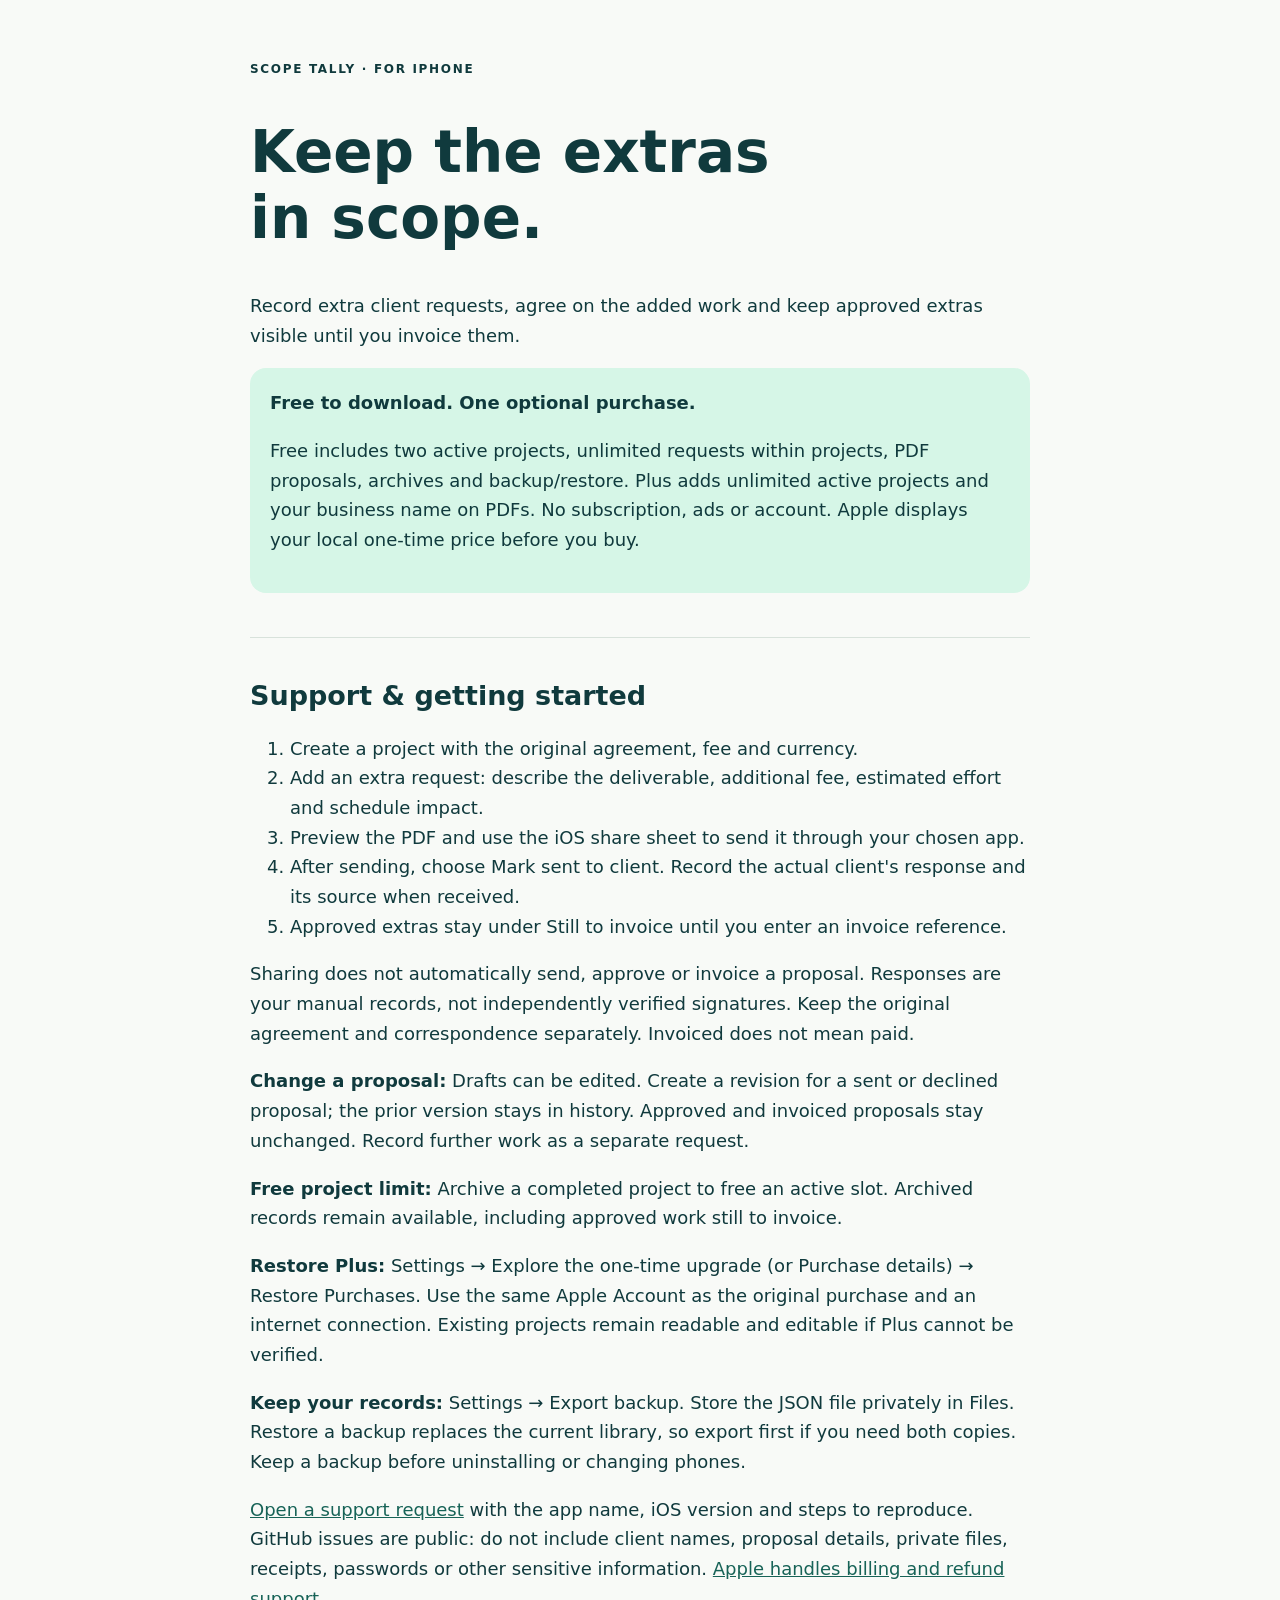
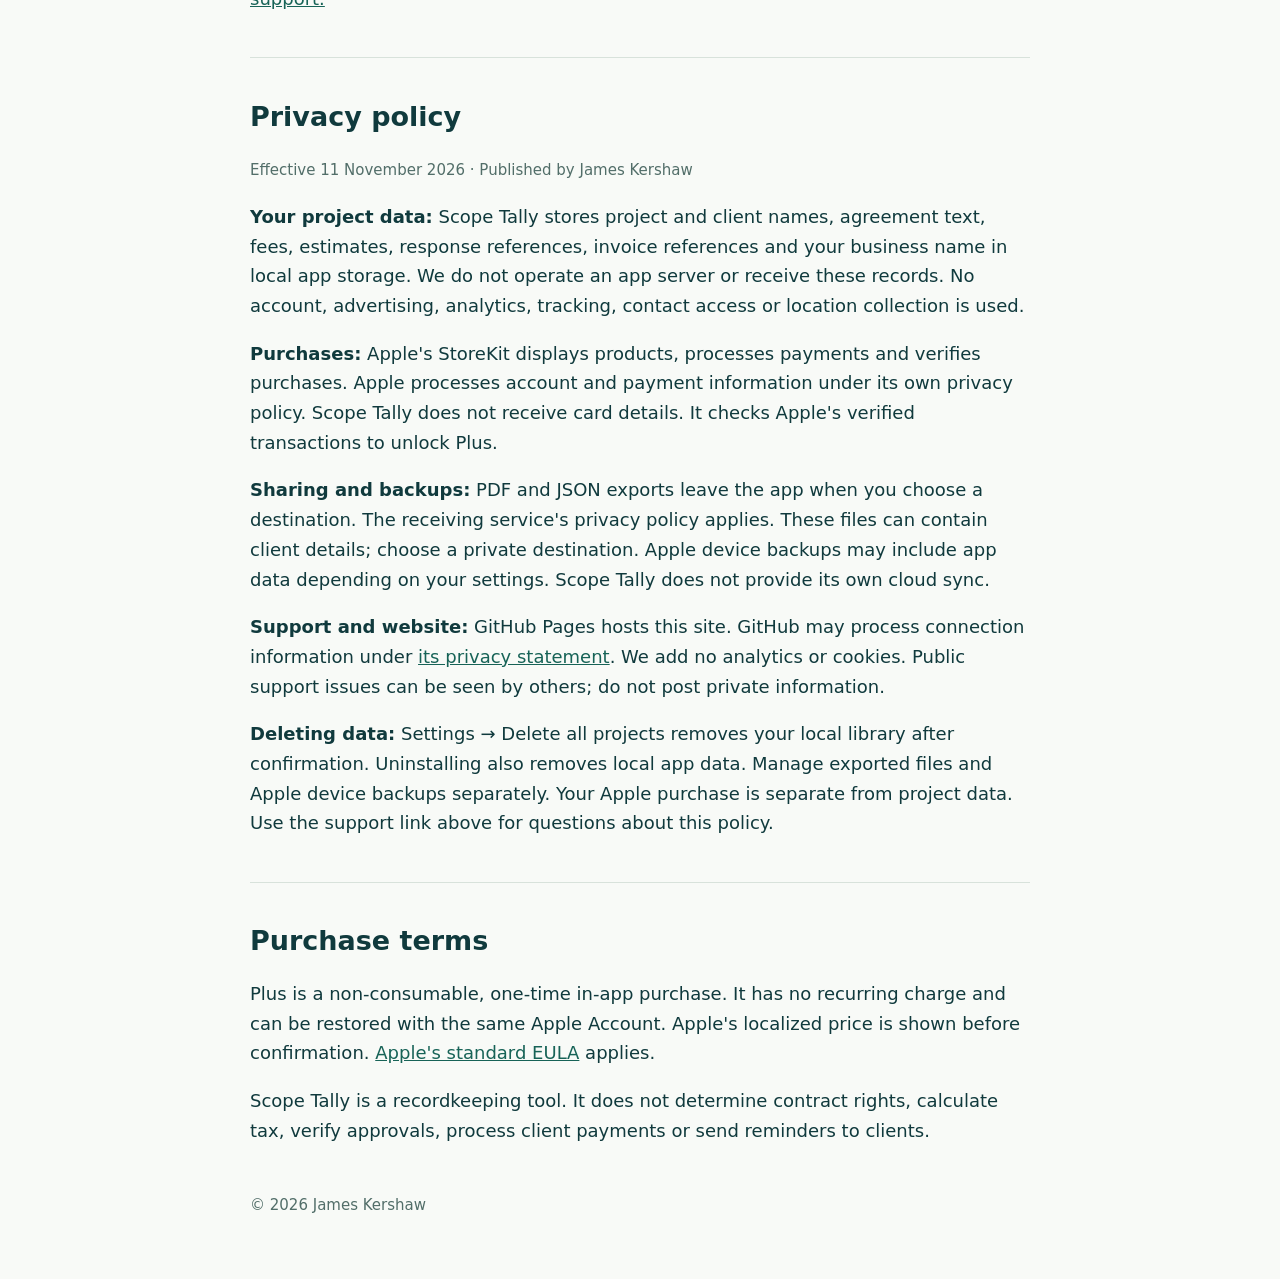
==== scopetally/index.html @ 555448ae "Add Scope Tally support, privacy policy and purchase terms" ====
<!doctype html>
<html lang="en"><head><meta charset="utf-8"><meta name="viewport" content="width=device-width, initial-scale=1"><title>Scope Tally — Support & Privacy</title><style>body{font:18px/1.65 system-ui,sans-serif;color:#103a3d;background:#f8faf7;max-width:780px;margin:60px auto;padding:0 24px}h1,h2{line-height:1.15}h1{font-size:clamp(36px,8vw,58px)}a{color:#176357}section{margin:44px 0;padding-top:20px;border-top:1px solid #d8e2db}.eyebrow{letter-spacing:.14em;font-size:12px;font-weight:700}.offer{padding:20px;background:#d6f6e7;border-radius:16px}small{color:#526e69}</style></head><body>
<p class="eyebrow">SCOPE TALLY · FOR IPHONE</p><h1>Keep the extras<br>in scope.</h1><p>Record extra client requests, agree on the added work and keep approved extras visible until you invoice them.</p>
<div class="offer"><strong>Free to download. One optional purchase.</strong><p>Free includes two active projects, unlimited requests within projects, PDF proposals, archives and backup/restore. Plus adds unlimited active projects and your business name on PDFs. No subscription, ads or account. Apple displays your local one-time price before you buy.</p></div>
<section id="support"><h2>Support & getting started</h2><ol><li>Create a project with the original agreement, fee and currency.</li><li>Add an extra request: describe the deliverable, additional fee, estimated effort and schedule impact.</li><li>Preview the PDF and use the iOS share sheet to send it through your chosen app.</li><li>After sending, choose Mark sent to client. Record the actual client's response and its source when received.</li><li>Approved extras stay under Still to invoice until you enter an invoice reference.</li></ol><p>Sharing does not automatically send, approve or invoice a proposal. Responses are your manual records, not independently verified signatures. Keep the original agreement and correspondence separately. Invoiced does not mean paid.</p>
<p><strong>Change a proposal:</strong> Drafts can be edited. Create a revision for a sent or declined proposal; the prior version stays in history. Approved and invoiced proposals stay unchanged. Record further work as a separate request.</p><p><strong>Free project limit:</strong> Archive a completed project to free an active slot. Archived records remain available, including approved work still to invoice.</p><p><strong>Restore Plus:</strong> Settings → Explore the one-time upgrade (or Purchase details) → Restore Purchases. Use the same Apple Account as the original purchase and an internet connection. Existing projects remain readable and editable if Plus cannot be verified.</p><p><strong>Keep your records:</strong> Settings → Export backup. Store the JSON file privately in Files. Restore a backup replaces the current library, so export first if you need both copies. Keep a backup before uninstalling or changing phones.</p><p><a href="https://github.com/jk-207/ledger-app-support/issues/new?title=Scope%20Tally%20support">Open a support request</a> with the app name, iOS version and steps to reproduce. GitHub issues are public: do not include client names, proposal details, private files, receipts, passwords or other sensitive information. <a href="https://support.apple.com/billing">Apple handles billing and refund support.</a></p></section>
<section id="privacy"><h2>Privacy policy</h2><p><small>Effective 11 November 2026 · Published by James Kershaw</small></p><p><strong>Your project data:</strong> Scope Tally stores project and client names, agreement text, fees, estimates, response references, invoice references and your business name in local app storage. We do not operate an app server or receive these records. No account, advertising, analytics, tracking, contact access or location collection is used.</p><p><strong>Purchases:</strong> Apple's StoreKit displays products, processes payments and verifies purchases. Apple processes account and payment information under its own privacy policy. Scope Tally does not receive card details. It checks Apple's verified transactions to unlock Plus.</p><p><strong>Sharing and backups:</strong> PDF and JSON exports leave the app when you choose a destination. The receiving service's privacy policy applies. These files can contain client details; choose a private destination. Apple device backups may include app data depending on your settings. Scope Tally does not provide its own cloud sync.</p><p><strong>Support and website:</strong> GitHub Pages hosts this site. GitHub may process connection information under <a href="https://docs.github.com/en/site-policy/privacy-policies/github-general-privacy-statement">its privacy statement</a>. We add no analytics or cookies. Public support issues can be seen by others; do not post private information.</p><p><strong>Deleting data:</strong> Settings → Delete all projects removes your local library after confirmation. Uninstalling also removes local app data. Manage exported files and Apple device backups separately. Your Apple purchase is separate from project data. Use the support link above for questions about this policy.</p></section>
<section id="terms"><h2>Purchase terms</h2><p>Plus is a non-consumable, one-time in-app purchase. It has no recurring charge and can be restored with the same Apple Account. Apple's localized price is shown before confirmation. <a href="https://www.apple.com/legal/internet-services/itunes/dev/stdeula/">Apple's standard EULA</a> applies.</p><p>Scope Tally is a recordkeeping tool. It does not determine contract rights, calculate tax, verify approvals, process client payments or send reminders to clients.</p></section><small>© 2026 James Kershaw</small></body></html>
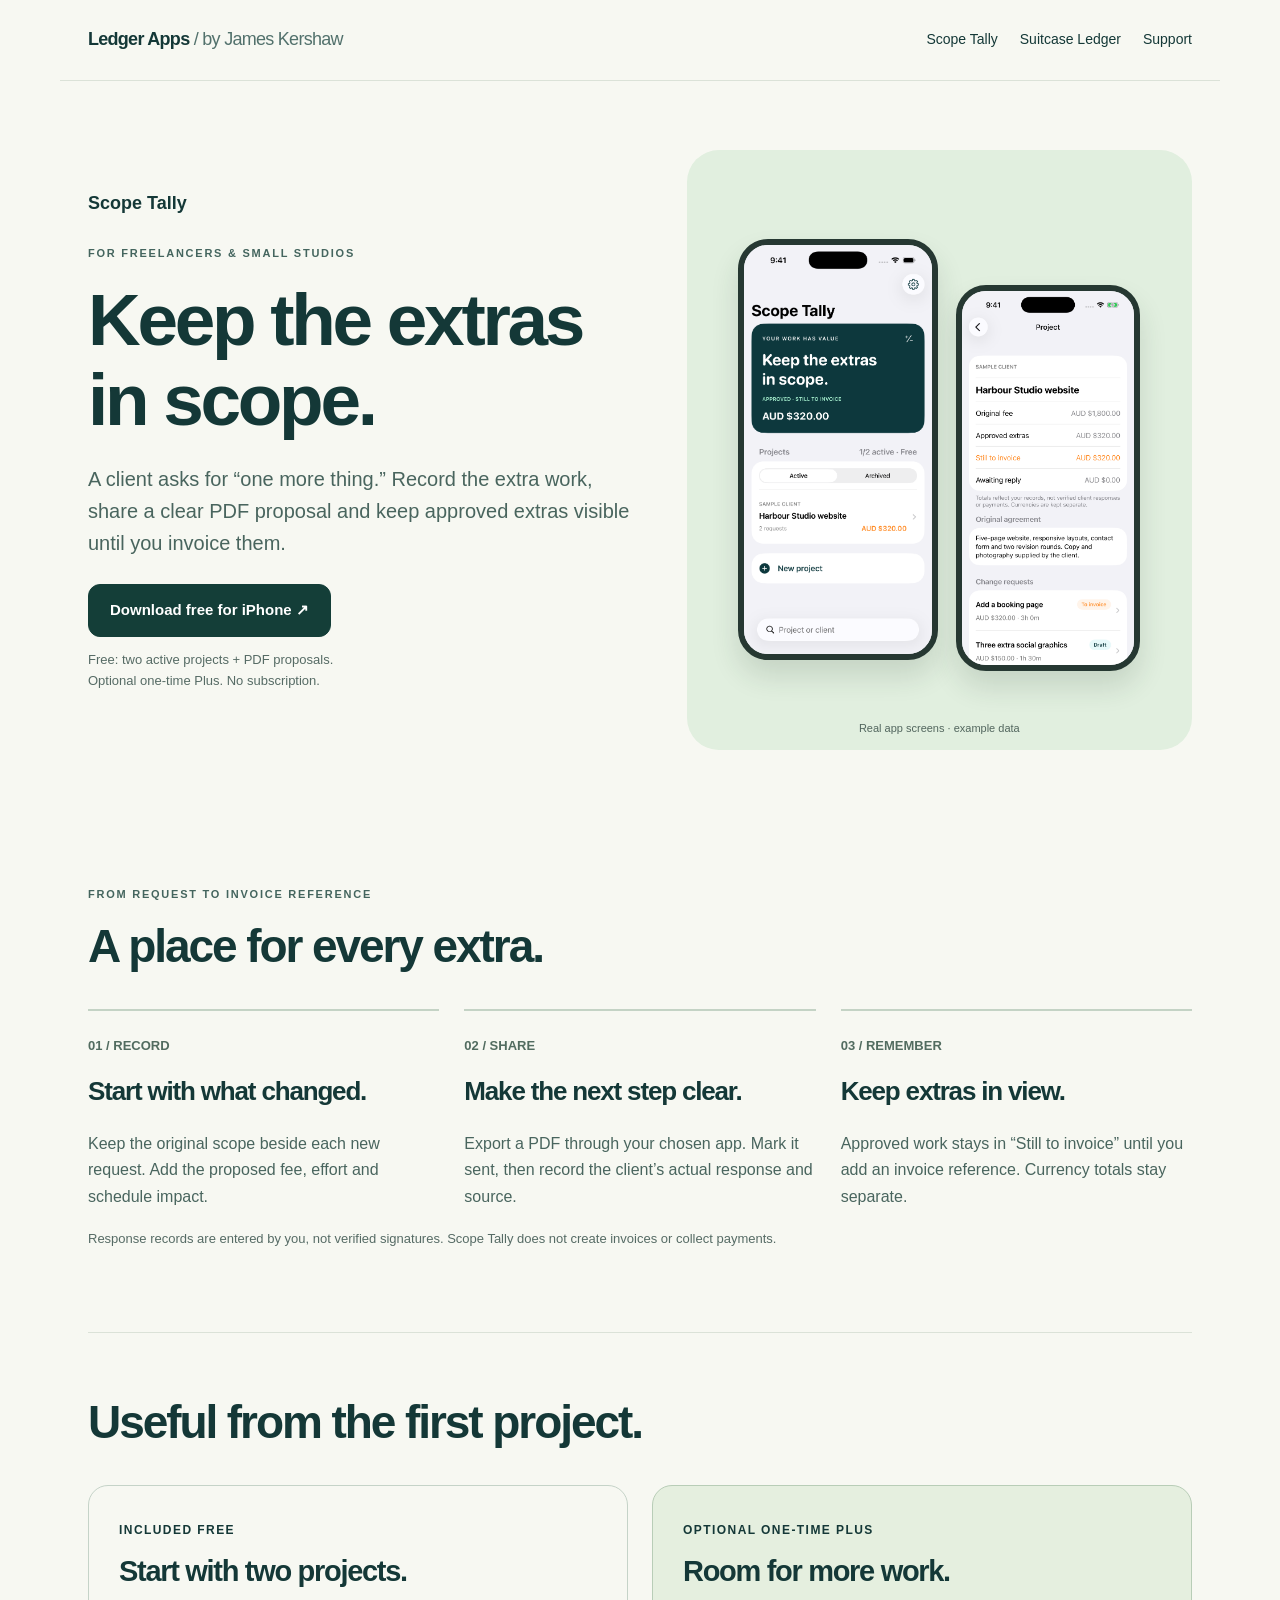
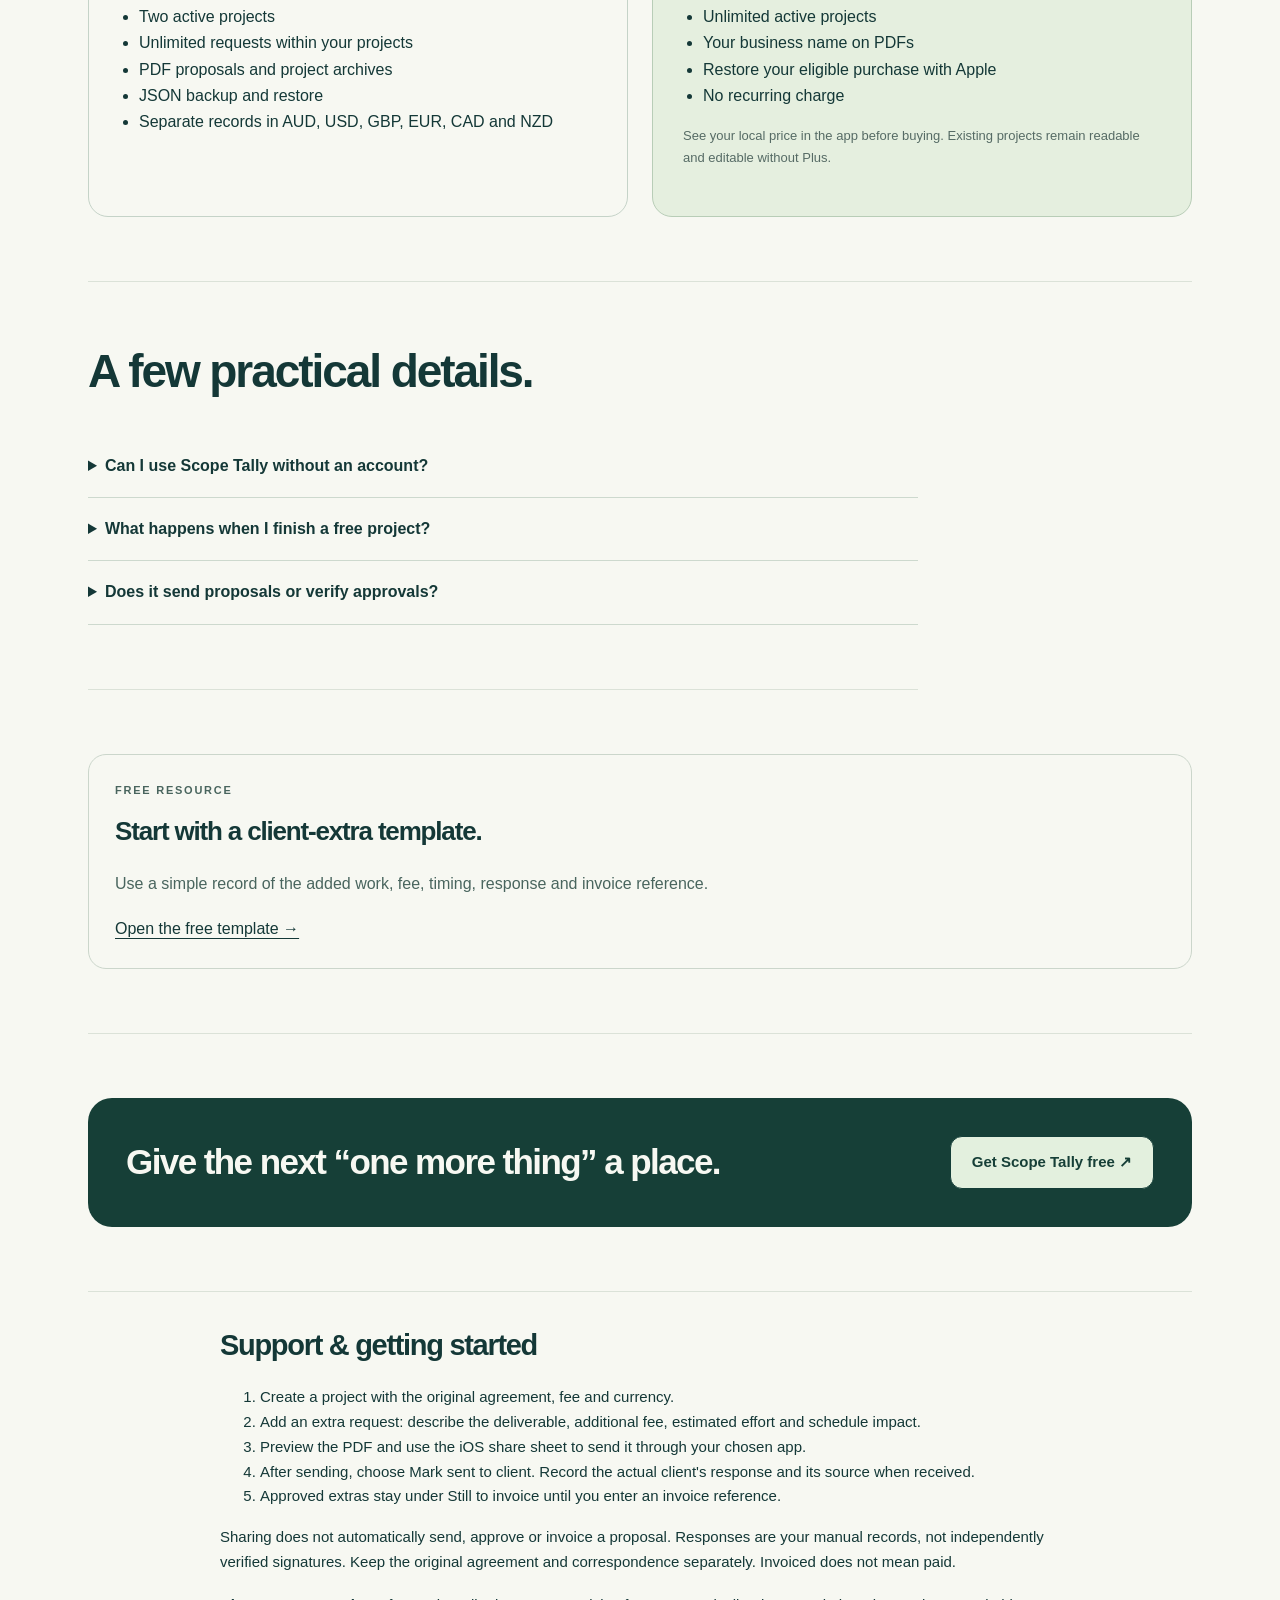
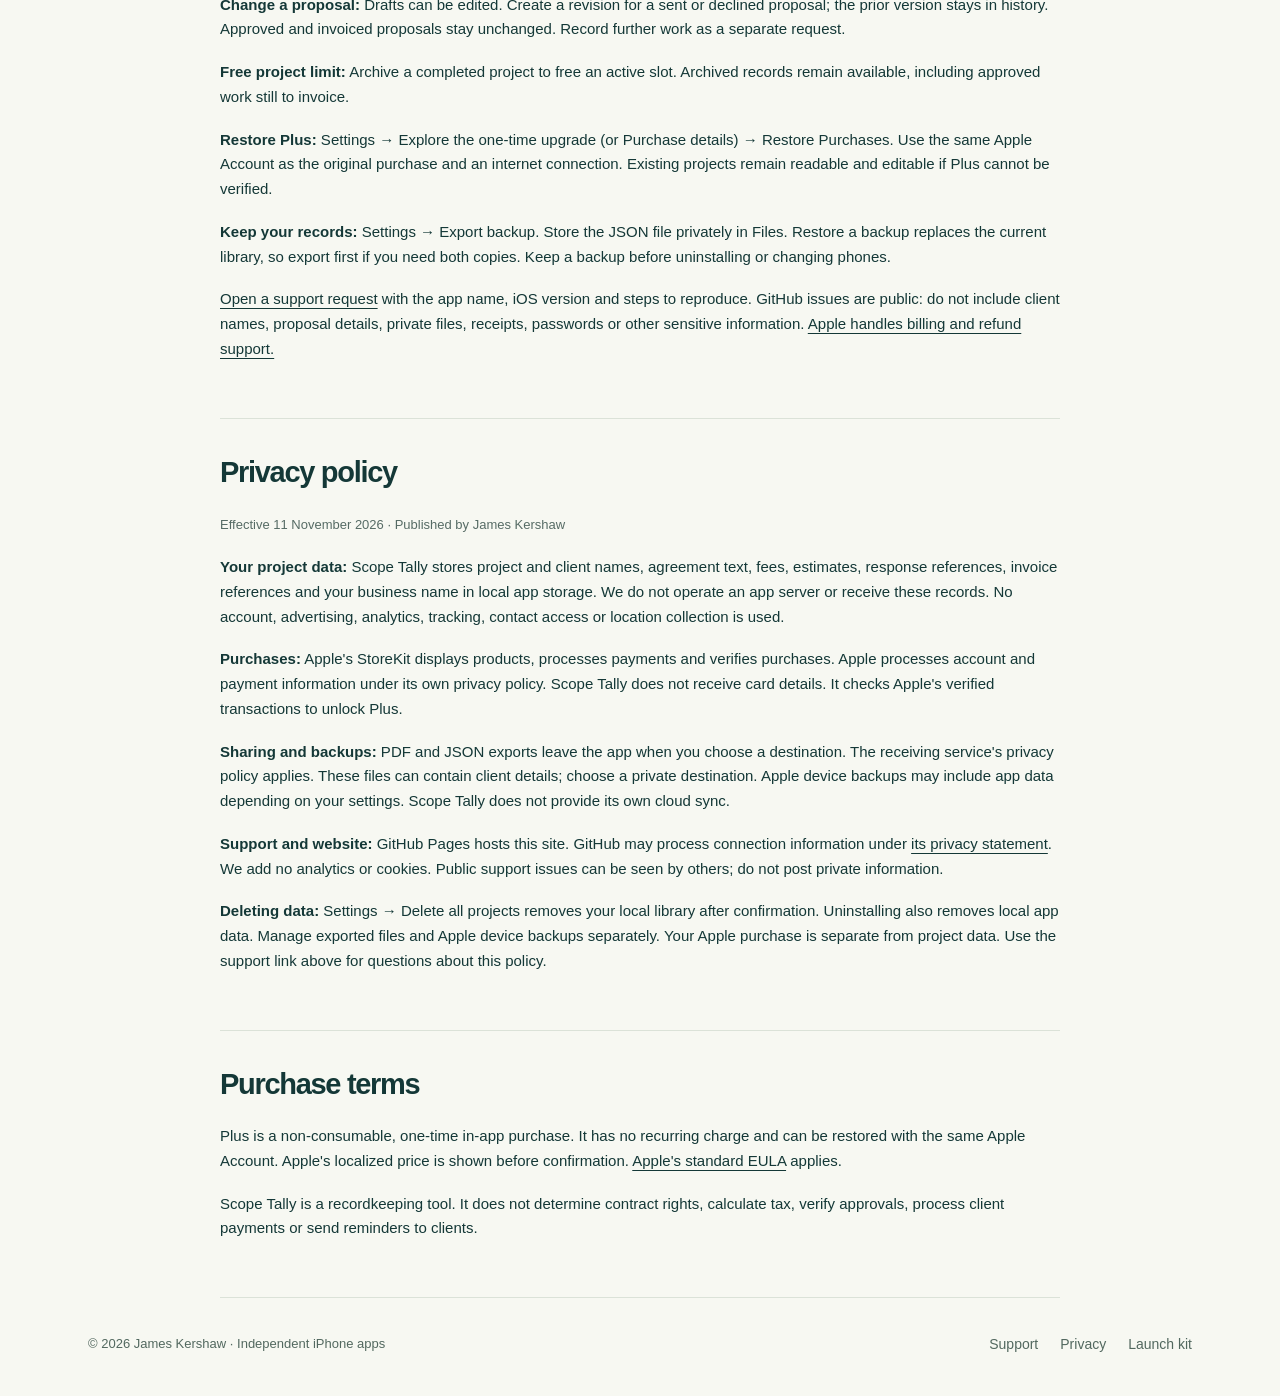
==== commit 49a88ea1: "Publish app download pages, free resources and launch assets" ====
--- a/scopetally/index.html
+++ b/scopetally/index.html
@@ -1,8 +1,4 @@
-<!doctype html>
-<html lang="en"><head><meta charset="utf-8"><meta name="viewport" content="width=device-width, initial-scale=1"><title>Scope Tally — Support & Privacy</title><style>body{font:18px/1.65 system-ui,sans-serif;color:#103a3d;background:#f8faf7;max-width:780px;margin:60px auto;padding:0 24px}h1,h2{line-height:1.15}h1{font-size:clamp(36px,8vw,58px)}a{color:#176357}section{margin:44px 0;padding-top:20px;border-top:1px solid #d8e2db}.eyebrow{letter-spacing:.14em;font-size:12px;font-weight:700}.offer{padding:20px;background:#d6f6e7;border-radius:16px}small{color:#526e69}</style></head><body>
-<p class="eyebrow">SCOPE TALLY · FOR IPHONE</p><h1>Keep the extras<br>in scope.</h1><p>Record extra client requests, agree on the added work and keep approved extras visible until you invoice them.</p>
-<div class="offer"><strong>Free to download. One optional purchase.</strong><p>Free includes two active projects, unlimited requests within projects, PDF proposals, archives and backup/restore. Plus adds unlimited active projects and your business name on PDFs. No subscription, ads or account. Apple displays your local one-time price before you buy.</p></div>
-<section id="support"><h2>Support & getting started</h2><ol><li>Create a project with the original agreement, fee and currency.</li><li>Add an extra request: describe the deliverable, additional fee, estimated effort and schedule impact.</li><li>Preview the PDF and use the iOS share sheet to send it through your chosen app.</li><li>After sending, choose Mark sent to client. Record the actual client's response and its source when received.</li><li>Approved extras stay under Still to invoice until you enter an invoice reference.</li></ol><p>Sharing does not automatically send, approve or invoice a proposal. Responses are your manual records, not independently verified signatures. Keep the original agreement and correspondence separately. Invoiced does not mean paid.</p>
+<!doctype html><html lang="en"><head><meta charset="utf-8"><meta name="viewport" content="width=device-width,initial-scale=1"><title>Scope Tally — Track client extras &amp; PDF proposals on iPhone</title><meta name="description" content="Track extra client requests, share PDF proposals and remember approved work still to invoice. Free iPhone app with two active projects and optional one-time Plus."><link rel="canonical" href="https://jk-207.github.io/ledger-app-support/scopetally/"><link rel="stylesheet" href="../assets/site.css"><meta name="theme-color" content="#143e38"><meta property="og:type" content="website"><meta property="og:title" content="Scope Tally — Track client extras &amp; PDF proposals on iPhone"><meta property="og:description" content="Track extra client requests, share PDF proposals and remember approved work still to invoice. Free iPhone app with two active projects and optional one-time Plus."><meta property="og:url" content="https://jk-207.github.io/ledger-app-support/scopetally/"><meta property="og:image" content="https://jk-207.github.io/ledger-app-support/assets/scope-share.png"><meta name="twitter:card" content="summary_large_image"><meta name="apple-itunes-app" content="app-id=6833438240"><script type="application/ld+json">{"@context": "https://schema.org", "@type": "SoftwareApplication", "name": "Scope Tally", "operatingSystem": "iOS", "applicationCategory": "BusinessApplication", "description": "Track extra client requests, share PDF proposals and remember approved work still to invoice. Free iPhone app with two active projects and optional one-time Plus.", "url": "https://jk-207.github.io/ledger-app-support/scopetally/", "downloadUrl": "https://apps.apple.com/app/scope-tally/id6833438240", "image": "https://jk-207.github.io/ledger-app-support/assets/scope-share.png", "offers": {"@type": "Offer", "price": "0", "priceCurrency": "USD", "description": "Free download with optional one-time Plus in-app purchase"}, "author": {"@type": "Person", "name": "James Kershaw"}}</script></head><body class=""><a class="skip" href="#main">Skip to content</a><header><a class="wordmark" href="../">Ledger Apps <span>/ by James Kershaw</span></a><nav aria-label="Main"><a href="../scopetally/">Scope Tally</a><a href="../suitcaseledger/">Suitcase Ledger</a><a href="../#support">Support</a></nav></header><main id="main"><div class="hero"><div><div class="identity"><strong>Scope Tally</strong></div><p class="eyebrow">For freelancers &amp; small studios</p><h1>Keep the extras<br>in scope.</h1><p class="lead">A client asks for “one more thing.” Record the extra work, share a clear PDF proposal and keep approved extras visible until you invoice them.</p><div class="actions"><a class="button" href="https://apps.apple.com/app/scope-tally/id6833438240">Download free for iPhone <span aria-hidden="true">&nbsp;↗</span></a></div><p class="fine">Free: two active projects + PDF proposals.<br>Optional one-time Plus. No subscription.</p></div><div class="hero-visual"><div class="phone"><img src="../assets/scope-home.png" alt="Scope Tally home screen with approved extras still to invoice" width="1206" height="2622" fetchpriority="high"></div><div class="phone"><img src="../assets/scope-project.png" alt="Sample project showing the original agreement and separate change requests" width="1206" height="2622"></div><span class="visual-caption">Real app screens · example data</span></div></div><section><p class="eyebrow">From request to invoice reference</p><h2>A place for every extra.</h2><div class="steps"><article class="step"><span class="number">01 / RECORD</span><h3>Start with what changed.</h3><p>Keep the original scope beside each new request. Add the proposed fee, effort and schedule impact.</p></article><article class="step"><span class="number">02 / SHARE</span><h3>Make the next step clear.</h3><p>Export a PDF through your chosen app. Mark it sent, then record the client’s actual response and source.</p></article><article class="step"><span class="number">03 / REMEMBER</span><h3>Keep extras in view.</h3><p>Approved work stays in “Still to invoice” until you add an invoice reference. Currency totals stay separate.</p></article></div><p class="fine">Response records are entered by you, not verified signatures. Scope Tally does not create invoices or collect payments.</p></section><section><h2>Useful from the first project.</h2><div class="pricing"><article class="price-card"><span class="price-label">Included free</span><h3>Start with two projects.</h3><ul><li>Two active projects</li><li>Unlimited requests within your projects</li><li>PDF proposals and project archives</li><li>JSON backup and restore</li><li>Separate records in AUD, USD, GBP, EUR, CAD and NZD</li></ul></article><article class="price-card featured"><span class="price-label">Optional one-time Plus</span><h3>Room for more work.</h3><ul><li>Unlimited active projects</li><li>Your business name on PDFs</li><li>Restore your eligible purchase with Apple</li><li>No recurring charge</li></ul><p class="fine">See your local price in the app before buying. Existing projects remain readable and editable without Plus.</p></article></div></section><section class="faq"><h2>A few practical details.</h2><details><summary>Can I use Scope Tally without an account?</summary><p>Yes. Project work stays on your iPhone and works offline. There are no accounts, ads or analytics. Buying and restoring Plus requires an internet connection.</p></details><details><summary>What happens when I finish a free project?</summary><p>Archive it to free an active slot. Archived records remain available, including approved work still to invoice.</p></details><details><summary>Does it send proposals or verify approvals?</summary><p>You share the PDF through your chosen app and manually record what happened. It does not independently verify client approval, determine contract rights, calculate tax or process payment. Keep original agreements and correspondence separately.</p></details></section><section><article class="resource"><p class="eyebrow">Free resource</p><h3>Start with a client-extra template.</h3><p>Use a simple record of the added work, fee, timing, response and invoice reference.</p><a href="../guides/client-extras/">Open the free template →</a></article></section><section><div class="final-cta"><h2>Give the next “one more thing” a place.</h2><a class="button" href="https://apps.apple.com/app/scope-tally/id6833438240">Get Scope Tally free <span aria-hidden="true">&nbsp;↗</span></a></div></section><div class="policies"><section id="support"><h2>Support & getting started</h2><ol><li>Create a project with the original agreement, fee and currency.</li><li>Add an extra request: describe the deliverable, additional fee, estimated effort and schedule impact.</li><li>Preview the PDF and use the iOS share sheet to send it through your chosen app.</li><li>After sending, choose Mark sent to client. Record the actual client's response and its source when received.</li><li>Approved extras stay under Still to invoice until you enter an invoice reference.</li></ol><p>Sharing does not automatically send, approve or invoice a proposal. Responses are your manual records, not independently verified signatures. Keep the original agreement and correspondence separately. Invoiced does not mean paid.</p>
 <p><strong>Change a proposal:</strong> Drafts can be edited. Create a revision for a sent or declined proposal; the prior version stays in history. Approved and invoiced proposals stay unchanged. Record further work as a separate request.</p><p><strong>Free project limit:</strong> Archive a completed project to free an active slot. Archived records remain available, including approved work still to invoice.</p><p><strong>Restore Plus:</strong> Settings → Explore the one-time upgrade (or Purchase details) → Restore Purchases. Use the same Apple Account as the original purchase and an internet connection. Existing projects remain readable and editable if Plus cannot be verified.</p><p><strong>Keep your records:</strong> Settings → Export backup. Store the JSON file privately in Files. Restore a backup replaces the current library, so export first if you need both copies. Keep a backup before uninstalling or changing phones.</p><p><a href="https://github.com/jk-207/ledger-app-support/issues/new?title=Scope%20Tally%20support">Open a support request</a> with the app name, iOS version and steps to reproduce. GitHub issues are public: do not include client names, proposal details, private files, receipts, passwords or other sensitive information. <a href="https://support.apple.com/billing">Apple handles billing and refund support.</a></p></section>
 <section id="privacy"><h2>Privacy policy</h2><p><small>Effective 11 November 2026 · Published by James Kershaw</small></p><p><strong>Your project data:</strong> Scope Tally stores project and client names, agreement text, fees, estimates, response references, invoice references and your business name in local app storage. We do not operate an app server or receive these records. No account, advertising, analytics, tracking, contact access or location collection is used.</p><p><strong>Purchases:</strong> Apple's StoreKit displays products, processes payments and verifies purchases. Apple processes account and payment information under its own privacy policy. Scope Tally does not receive card details. It checks Apple's verified transactions to unlock Plus.</p><p><strong>Sharing and backups:</strong> PDF and JSON exports leave the app when you choose a destination. The receiving service's privacy policy applies. These files can contain client details; choose a private destination. Apple device backups may include app data depending on your settings. Scope Tally does not provide its own cloud sync.</p><p><strong>Support and website:</strong> GitHub Pages hosts this site. GitHub may process connection information under <a href="https://docs.github.com/en/site-policy/privacy-policies/github-general-privacy-statement">its privacy statement</a>. We add no analytics or cookies. Public support issues can be seen by others; do not post private information.</p><p><strong>Deleting data:</strong> Settings → Delete all projects removes your local library after confirmation. Uninstalling also removes local app data. Manage exported files and Apple device backups separately. Your Apple purchase is separate from project data. Use the support link above for questions about this policy.</p></section>
-<section id="terms"><h2>Purchase terms</h2><p>Plus is a non-consumable, one-time in-app purchase. It has no recurring charge and can be restored with the same Apple Account. Apple's localized price is shown before confirmation. <a href="https://www.apple.com/legal/internet-services/itunes/dev/stdeula/">Apple's standard EULA</a> applies.</p><p>Scope Tally is a recordkeeping tool. It does not determine contract rights, calculate tax, verify approvals, process client payments or send reminders to clients.</p></section><small>© 2026 James Kershaw</small></body></html>
+<section id="terms"><h2>Purchase terms</h2><p>Plus is a non-consumable, one-time in-app purchase. It has no recurring charge and can be restored with the same Apple Account. Apple's localized price is shown before confirmation. <a href="https://www.apple.com/legal/internet-services/itunes/dev/stdeula/">Apple's standard EULA</a> applies.</p><p>Scope Tally is a recordkeeping tool. It does not determine contract rights, calculate tax, verify approvals, process client payments or send reminders to clients.</p></section></div></main><footer><span>© 2026 James Kershaw · Independent iPhone apps</span><nav aria-label="Footer"><a href="../#support">Support</a><a href="../#privacy">Privacy</a><a href="../share/">Launch kit</a></nav></footer></body></html>
--- a/assets/site.css
+++ b/assets/site.css
@@ -0,0 +1 @@
+*{box-sizing:border-box}html{scroll-behavior:smooth}body{margin:0;color:#143837;background:#f7f8f2;font-family:-apple-system,BlinkMacSystemFont,"Segoe UI",sans-serif;line-height:1.65}a{color:inherit;text-underline-offset:4px}a:hover{color:#326e69}a:focus-visible,button:focus-visible,summary:focus-visible{outline:3px solid #c35721;outline-offset:5px}img{max-width:100%;height:auto;display:block}h1,h2,h3,p{margin-top:0}h1,h2,h3{line-height:1.09;letter-spacing:-.045em}h1{font-size:clamp(42px,5.7vw,78px);font-weight:750;margin-bottom:24px}h2{font-size:clamp(30px,3.6vw,46px)}h3{font-size:25px}p{margin-bottom:18px}header,main,footer{max-width:1160px;margin:auto;padding:0 28px}header{display:flex;justify-content:space-between;align-items:center;gap:24px;padding-top:25px;padding-bottom:25px;border-bottom:1px solid #dbe2d8}.wordmark{font-size:18px;letter-spacing:-.04em;font-weight:750;text-decoration:none}.wordmark span{color:#52716c;font-weight:450}nav{display:flex;gap:22px;flex-wrap:wrap;font-size:14px}nav a{text-decoration:none}section{padding:64px 0;border-bottom:1px solid #dbe2d8}.eyebrow{text-transform:uppercase;font-size:11px;font-weight:800;letter-spacing:.16em;color:#44655e;margin-bottom:18px}.intro{max-width:780px;padding:66px 0 44px}.intro p:not(.eyebrow),.lead{font-size:20px;line-height:1.6;color:#49655e;max-width:630px}.pill{display:inline-flex;align-items:center;font-size:12px;font-weight:650;padding:7px 12px;border:1px solid #c6d9ca;border-radius:100px;background:#eff4e9}.button{display:inline-flex;justify-content:center;align-items:center;min-height:50px;padding:13px 21px;background:#143e38;border:1px solid #143e38;color:#fff;border-radius:12px;font-size:15px;font-weight:700;text-decoration:none}.button:hover{background:#24564c;color:white}.button.secondary{background:transparent;color:#143e38}.actions{display:flex;gap:14px;flex-wrap:wrap;align-items:center;margin:25px 0 12px}.fine,small{font-size:13px;line-height:1.65;color:#566b65}.app-grid{display:grid;grid-template-columns:1fr 1fr;gap:24px}.app-card{border-radius:24px;padding:32px;background:#e2f0e5;overflow:hidden;position:relative;min-width:0}.app-card.travel{background:#e5e9fa}.app-card h2{font-size:37px;margin:20px 0 14px}.icon{width:62px;height:62px;border-radius:15px;box-shadow:0 3px 12px #18382d15}.app-card p{max-width:360px}.app-card .card-top{display:flex;justify-content:space-between;align-items:center;gap:12px}.card-visual{margin:34px auto -100px;width:246px;height:350px;overflow:hidden;border:6px solid #233c37;border-radius:32px 32px 0 0;box-shadow:0 15px 35px #173c2825;background:#eef0f3}.card-visual img{width:100%}.app-card{padding-bottom:100px}.utility-line{display:flex;gap:24px;justify-content:space-between;align-items:center}.utility-line p{max-width:660px;margin-bottom:0}.upcoming{background:#ebece4;padding:26px 30px;border-radius:18px}.upcoming h3{margin-bottom:12px}.two-col{display:grid;grid-template-columns:1fr 1fr;gap:44px}.resource{padding:26px;border:1px solid #cbd6cb;border-radius:18px}.resource h3{font-size:26px}.resource p{color:#49655e}.hero{display:grid;grid-template-columns:1.05fr .95fr;gap:40px;align-items:center;padding:58px 0 60px;min-height:740px}.hero-visual{position:relative;display:flex;justify-content:center;align-items:center;gap:18px;background:#e1efdf;min-height:600px;border-radius:32px;padding:32px 20px;overflow:hidden}.travel-page{--accent:#e7eafa}.travel-page .hero-visual{background:var(--accent)}.phone{width:200px;flex-shrink:0;border:6px solid #263832;border-radius:30px;overflow:hidden;box-shadow:0 16px 28px #233a2b24;background:#f2f3f7}.phone:nth-child(2){transform:translateY(28px);width:184px}.phone img{width:100%}.hero-visual .visual-caption{position:absolute;bottom:13px;text-align:center;left:10px;right:10px;font-size:11px;color:#52665e}.identity{display:flex;align-items:center;gap:13px;margin-bottom:25px}.identity .icon{width:45px;height:45px;border-radius:11px}.identity strong{font-size:18px}.checks{list-style:none;padding:0;margin:25px 0}.checks li{padding:8px 0;border-bottom:1px solid #d4dfd5}.checks li:before{content:'✓';font-weight:700;color:#297356;margin-right:12px}.steps{display:grid;grid-template-columns:repeat(3,1fr);gap:25px}.step{padding-top:24px;border-top:2px solid #c4d3c5}.step .number{font-size:13px;font-weight:700;display:block;margin-bottom:20px;color:#526c60}.step h3{font-size:26px}.step p{color:#49655e}.pricing{display:grid;grid-template-columns:1fr 1fr;gap:24px}.price-card{border:1px solid #c5d3c8;border-radius:20px;padding:30px}.price-card.featured{background:#e5efdf;border-color:#b8cdb7}.price-card h3{margin:14px 0;font-size:29px}.price-card ul{padding-left:20px}.price-label{font-size:12px;text-transform:uppercase;font-weight:750;letter-spacing:.12em}.faq{max-width:830px}details{border-bottom:1px solid #cdd9ce;padding:18px 0}summary{cursor:pointer;font-weight:700}details p{margin:15px 0 0;color:#49655e}.policies{max-width:840px;margin:auto}.policies section{padding:38px 0}.policies h2{font-size:29px}.policies p,.policies li{font-size:15px}.policy-toggle{margin-top:44px;border:1px solid #cdd9ce;border-radius:16px;padding:20px 24px}.policy-toggle summary{font-size:18px}.policy-toggle:has(:target){border-color:#3e7262}.final-cta{padding:38px;border-radius:24px;background:#163f37;color:#f7f8f2;display:flex;align-items:center;justify-content:space-between;gap:25px}.final-cta h2{font-size:35px;max-width:600px;margin:0}.final-cta .button{background:#e3f0de;color:#163f37;flex-shrink:0}.prose{max-width:790px;margin:auto;padding-top:56px}.prose h1{font-size:clamp(37px,5vw,62px)}.prose h2{font-size:31px;margin-top:40px}.prose li{padding:6px 0}.template{background:white;border:1px solid #cbd6cb;padding:26px;border-radius:16px}.template p{overflow-wrap:anywhere;border-bottom:1px solid #dae1d8;padding:10px 0 15px}.template p:last-child{border:0}.download{display:block;margin:20px 0;font-weight:700}footer{display:flex;justify-content:space-between;gap:25px;flex-wrap:wrap;padding-top:35px;padding-bottom:40px;font-size:13px;color:#52685f}.skip{position:absolute;left:12px;top:-100px;background:white;padding:10px;z-index:10}.skip:focus{top:10px}@media(max-width:900px){.hero{gap:25px}.hero-visual{min-height:530px;padding:35px 16px}.phone{width:178px}.phone:nth-child(2){display:none}.hero h1{font-size:53px}.steps{gap:18px}.utility-line{display:block}.utility-line .pill{margin-top:18px}}@media(max-width:640px){header,main,footer{padding-left:20px;padding-right:20px}header{gap:12px;align-items:flex-start}header nav{gap:10px 16px;max-width:165px;justify-content:flex-end;font-size:12px}.wordmark{font-size:16px;white-space:nowrap}.wordmark span{display:none}.intro{padding:45px 0 30px}h1{font-size:46px}.intro p:not(.eyebrow),.lead{font-size:18px}.app-grid,.two-col,.hero,.pricing,.steps{grid-template-columns:1fr}.app-card{padding:26px 25px 100px}.app-card h2{font-size:34px}.hero{padding:35px 0 45px;gap:32px;min-height:0}.hero h1{font-size:46px}.hero-visual{min-height:520px;max-height:640px}.phone{width:210px}.identity{margin-bottom:20px}section{padding:40px 0}.two-col{gap:20px}.final-cta{display:block;padding:28px}.final-cta h2{font-size:30px;margin-bottom:22px}.actions .button{font-size:14px}.app-card .actions{gap:10px}.prose{padding-top:35px}.policies section{padding:25px 0}footer{padding-top:25px}.upcoming{padding:23px}}@media(prefers-reduced-motion:reduce){html{scroll-behavior:auto}}@media print{header,footer,.actions,.button,.final-cta,.hero-visual{display:none}body{background:white;color:black}main{max-width:none}.prose{padding:0}.template{border:1px solid #aaa}section{padding:15px 0}.resource{break-inside:avoid}a{color:black}}
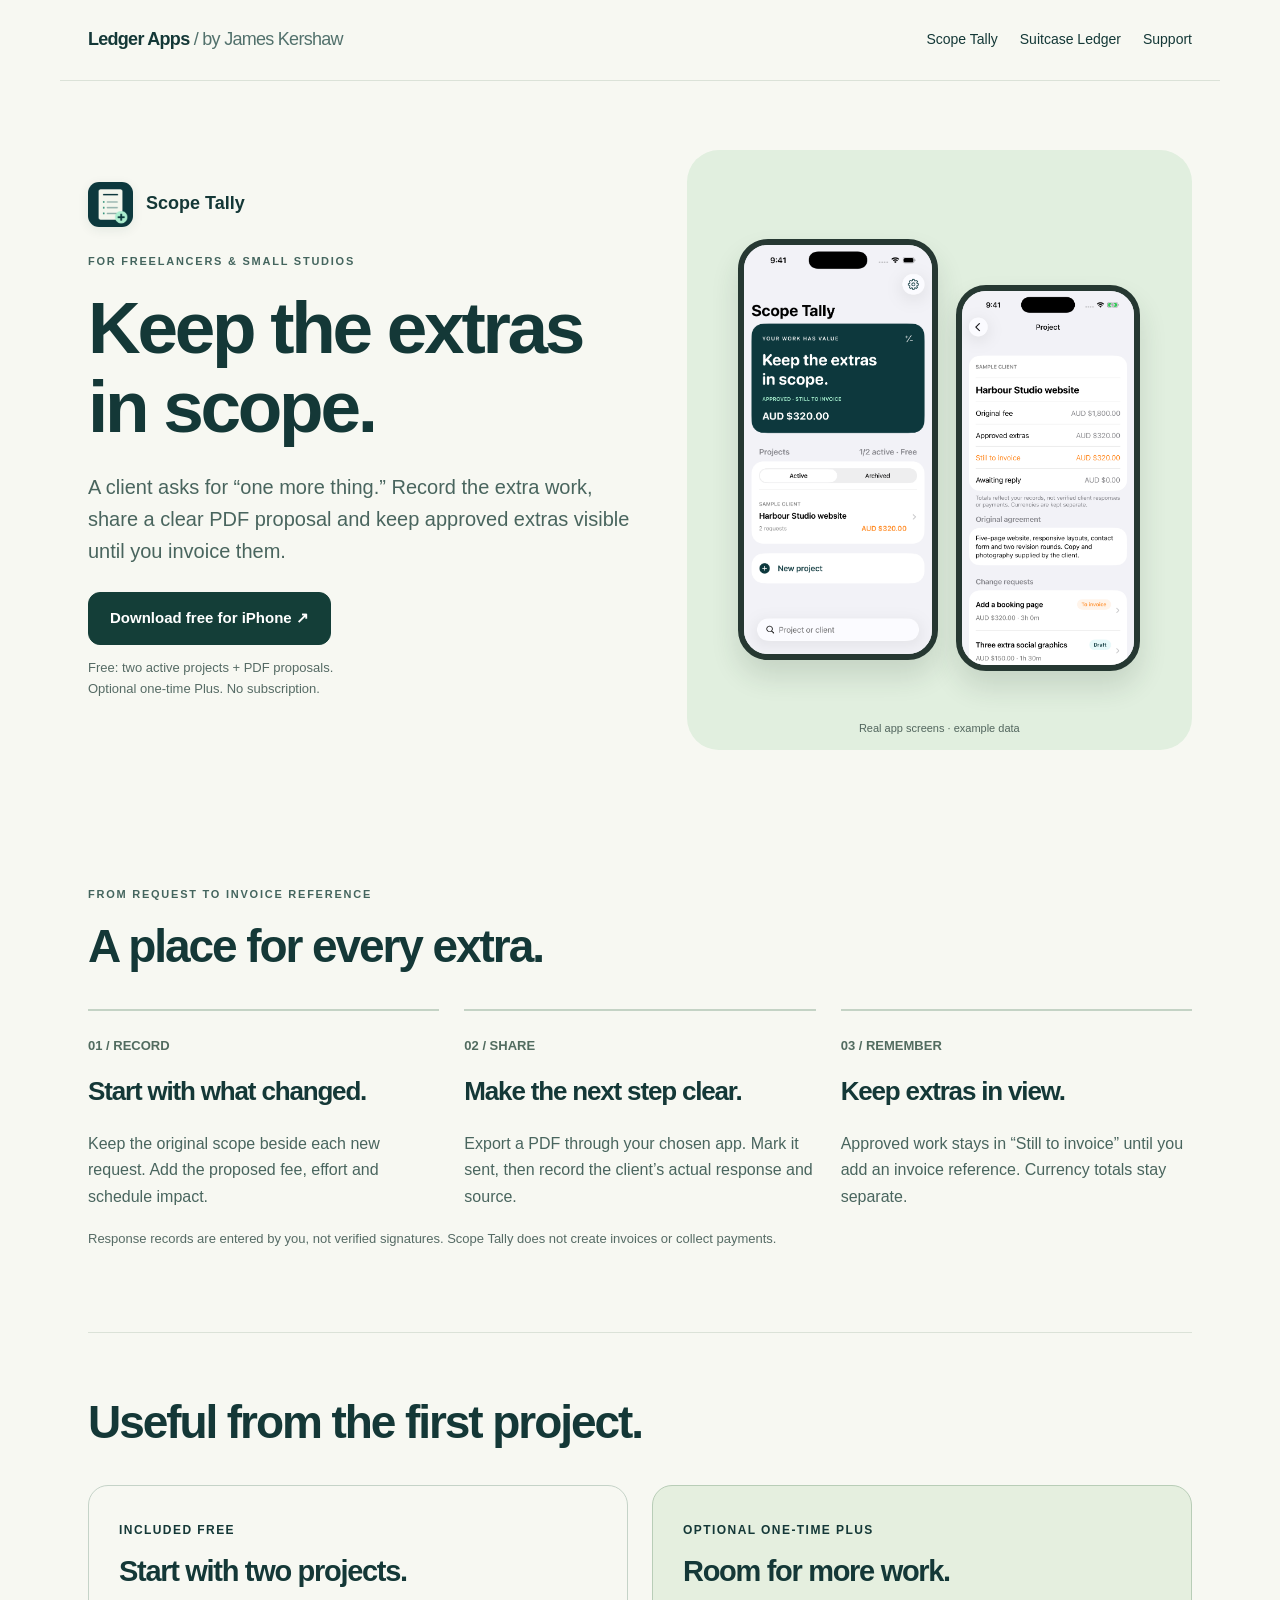
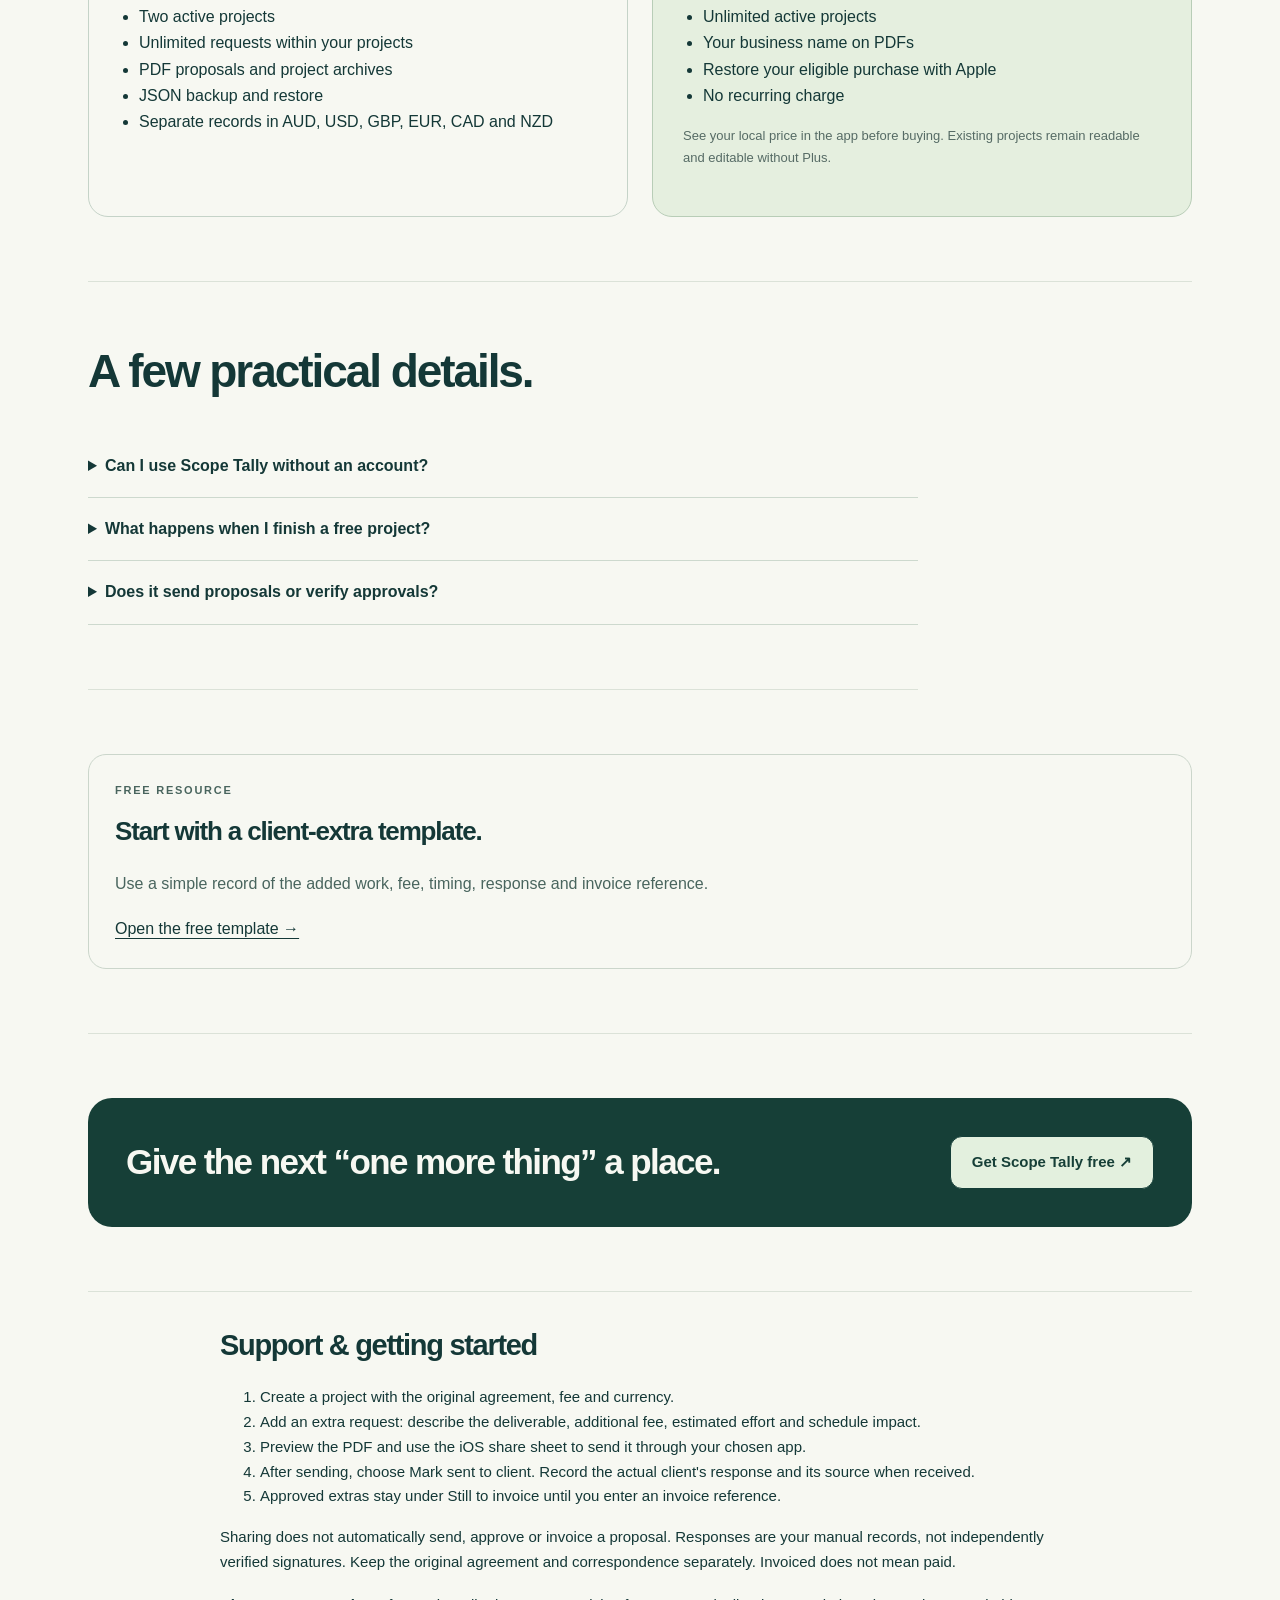
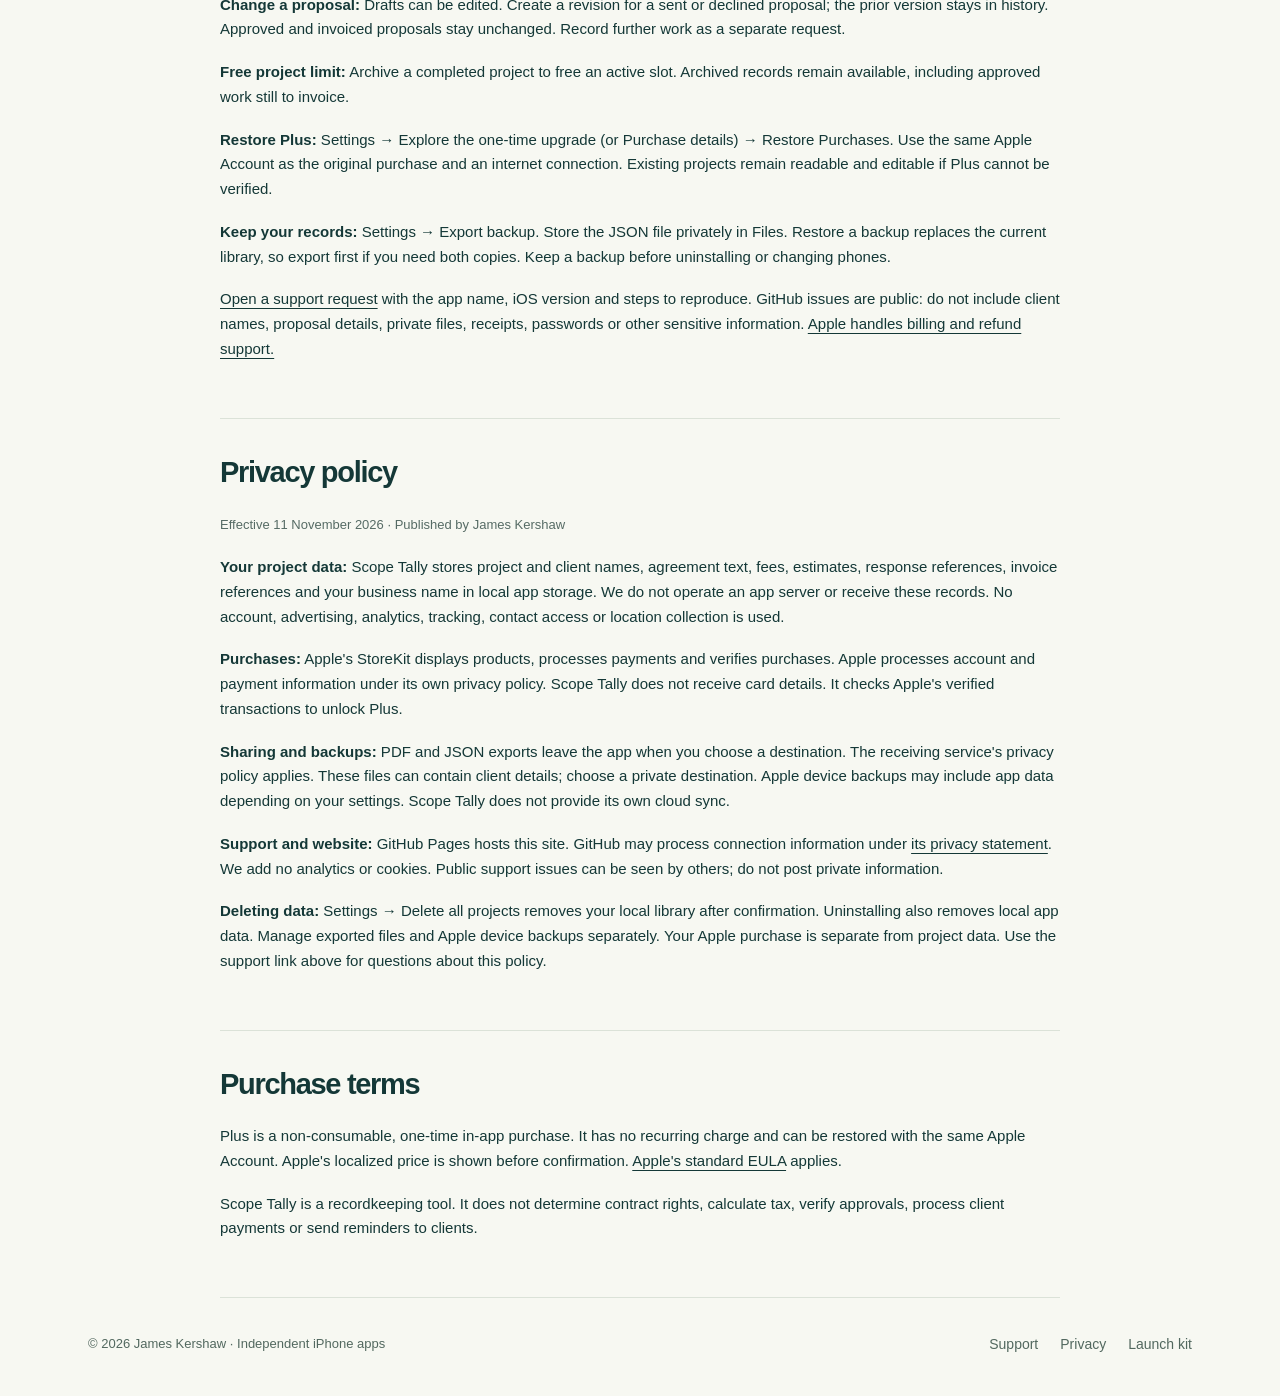
==== commit ddb3ef07: "Restore Scope Tally branding and publish free family packing checklist" ====
--- a/scopetally/index.html
+++ b/scopetally/index.html
@@ -1,4 +1,4 @@
-<!doctype html><html lang="en"><head><meta charset="utf-8"><meta name="viewport" content="width=device-width,initial-scale=1"><title>Scope Tally — Track client extras &amp; PDF proposals on iPhone</title><meta name="description" content="Track extra client requests, share PDF proposals and remember approved work still to invoice. Free iPhone app with two active projects and optional one-time Plus."><link rel="canonical" href="https://jk-207.github.io/ledger-app-support/scopetally/"><link rel="stylesheet" href="../assets/site.css"><meta name="theme-color" content="#143e38"><meta property="og:type" content="website"><meta property="og:title" content="Scope Tally — Track client extras &amp; PDF proposals on iPhone"><meta property="og:description" content="Track extra client requests, share PDF proposals and remember approved work still to invoice. Free iPhone app with two active projects and optional one-time Plus."><meta property="og:url" content="https://jk-207.github.io/ledger-app-support/scopetally/"><meta property="og:image" content="https://jk-207.github.io/ledger-app-support/assets/scope-share.png"><meta name="twitter:card" content="summary_large_image"><meta name="apple-itunes-app" content="app-id=6833438240"><script type="application/ld+json">{"@context": "https://schema.org", "@type": "SoftwareApplication", "name": "Scope Tally", "operatingSystem": "iOS", "applicationCategory": "BusinessApplication", "description": "Track extra client requests, share PDF proposals and remember approved work still to invoice. Free iPhone app with two active projects and optional one-time Plus.", "url": "https://jk-207.github.io/ledger-app-support/scopetally/", "downloadUrl": "https://apps.apple.com/app/scope-tally/id6833438240", "image": "https://jk-207.github.io/ledger-app-support/assets/scope-share.png", "offers": {"@type": "Offer", "price": "0", "priceCurrency": "USD", "description": "Free download with optional one-time Plus in-app purchase"}, "author": {"@type": "Person", "name": "James Kershaw"}}</script></head><body class=""><a class="skip" href="#main">Skip to content</a><header><a class="wordmark" href="../">Ledger Apps <span>/ by James Kershaw</span></a><nav aria-label="Main"><a href="../scopetally/">Scope Tally</a><a href="../suitcaseledger/">Suitcase Ledger</a><a href="../#support">Support</a></nav></header><main id="main"><div class="hero"><div><div class="identity"><strong>Scope Tally</strong></div><p class="eyebrow">For freelancers &amp; small studios</p><h1>Keep the extras<br>in scope.</h1><p class="lead">A client asks for “one more thing.” Record the extra work, share a clear PDF proposal and keep approved extras visible until you invoice them.</p><div class="actions"><a class="button" href="https://apps.apple.com/app/scope-tally/id6833438240">Download free for iPhone <span aria-hidden="true">&nbsp;↗</span></a></div><p class="fine">Free: two active projects + PDF proposals.<br>Optional one-time Plus. No subscription.</p></div><div class="hero-visual"><div class="phone"><img src="../assets/scope-home.png" alt="Scope Tally home screen with approved extras still to invoice" width="1206" height="2622" fetchpriority="high"></div><div class="phone"><img src="../assets/scope-project.png" alt="Sample project showing the original agreement and separate change requests" width="1206" height="2622"></div><span class="visual-caption">Real app screens · example data</span></div></div><section><p class="eyebrow">From request to invoice reference</p><h2>A place for every extra.</h2><div class="steps"><article class="step"><span class="number">01 / RECORD</span><h3>Start with what changed.</h3><p>Keep the original scope beside each new request. Add the proposed fee, effort and schedule impact.</p></article><article class="step"><span class="number">02 / SHARE</span><h3>Make the next step clear.</h3><p>Export a PDF through your chosen app. Mark it sent, then record the client’s actual response and source.</p></article><article class="step"><span class="number">03 / REMEMBER</span><h3>Keep extras in view.</h3><p>Approved work stays in “Still to invoice” until you add an invoice reference. Currency totals stay separate.</p></article></div><p class="fine">Response records are entered by you, not verified signatures. Scope Tally does not create invoices or collect payments.</p></section><section><h2>Useful from the first project.</h2><div class="pricing"><article class="price-card"><span class="price-label">Included free</span><h3>Start with two projects.</h3><ul><li>Two active projects</li><li>Unlimited requests within your projects</li><li>PDF proposals and project archives</li><li>JSON backup and restore</li><li>Separate records in AUD, USD, GBP, EUR, CAD and NZD</li></ul></article><article class="price-card featured"><span class="price-label">Optional one-time Plus</span><h3>Room for more work.</h3><ul><li>Unlimited active projects</li><li>Your business name on PDFs</li><li>Restore your eligible purchase with Apple</li><li>No recurring charge</li></ul><p class="fine">See your local price in the app before buying. Existing projects remain readable and editable without Plus.</p></article></div></section><section class="faq"><h2>A few practical details.</h2><details><summary>Can I use Scope Tally without an account?</summary><p>Yes. Project work stays on your iPhone and works offline. There are no accounts, ads or analytics. Buying and restoring Plus requires an internet connection.</p></details><details><summary>What happens when I finish a free project?</summary><p>Archive it to free an active slot. Archived records remain available, including approved work still to invoice.</p></details><details><summary>Does it send proposals or verify approvals?</summary><p>You share the PDF through your chosen app and manually record what happened. It does not independently verify client approval, determine contract rights, calculate tax or process payment. Keep original agreements and correspondence separately.</p></details></section><section><article class="resource"><p class="eyebrow">Free resource</p><h3>Start with a client-extra template.</h3><p>Use a simple record of the added work, fee, timing, response and invoice reference.</p><a href="../guides/client-extras/">Open the free template →</a></article></section><section><div class="final-cta"><h2>Give the next “one more thing” a place.</h2><a class="button" href="https://apps.apple.com/app/scope-tally/id6833438240">Get Scope Tally free <span aria-hidden="true">&nbsp;↗</span></a></div></section><div class="policies"><section id="support"><h2>Support & getting started</h2><ol><li>Create a project with the original agreement, fee and currency.</li><li>Add an extra request: describe the deliverable, additional fee, estimated effort and schedule impact.</li><li>Preview the PDF and use the iOS share sheet to send it through your chosen app.</li><li>After sending, choose Mark sent to client. Record the actual client's response and its source when received.</li><li>Approved extras stay under Still to invoice until you enter an invoice reference.</li></ol><p>Sharing does not automatically send, approve or invoice a proposal. Responses are your manual records, not independently verified signatures. Keep the original agreement and correspondence separately. Invoiced does not mean paid.</p>
+<!doctype html><html lang="en"><head><meta charset="utf-8"><meta name="viewport" content="width=device-width,initial-scale=1"><title>Scope Tally — Track client extras &amp; PDF proposals on iPhone</title><meta name="description" content="Track extra client requests, share PDF proposals and remember approved work still to invoice. Free iPhone app with two active projects and optional one-time Plus."><link rel="canonical" href="https://jk-207.github.io/ledger-app-support/scopetally/"><link rel="stylesheet" href="../assets/site.css"><meta name="theme-color" content="#143e38"><meta property="og:type" content="website"><meta property="og:title" content="Scope Tally — Track client extras &amp; PDF proposals on iPhone"><meta property="og:description" content="Track extra client requests, share PDF proposals and remember approved work still to invoice. Free iPhone app with two active projects and optional one-time Plus."><meta property="og:url" content="https://jk-207.github.io/ledger-app-support/scopetally/"><meta property="og:image" content="https://jk-207.github.io/ledger-app-support/assets/scope-share.png"><meta name="twitter:card" content="summary_large_image"><meta name="apple-itunes-app" content="app-id=6833438240"><script type="application/ld+json">{"@context": "https://schema.org", "@type": "SoftwareApplication", "name": "Scope Tally", "operatingSystem": "iOS", "applicationCategory": "BusinessApplication", "description": "Track extra client requests, share PDF proposals and remember approved work still to invoice. Free iPhone app with two active projects and optional one-time Plus.", "url": "https://jk-207.github.io/ledger-app-support/scopetally/", "downloadUrl": "https://apps.apple.com/app/scope-tally/id6833438240", "image": "https://jk-207.github.io/ledger-app-support/assets/scope-share.png", "offers": {"@type": "Offer", "price": "0", "priceCurrency": "USD", "description": "Free download with optional one-time Plus in-app purchase"}, "author": {"@type": "Person", "name": "James Kershaw"}}</script></head><body class=""><a class="skip" href="#main">Skip to content</a><header><a class="wordmark" href="../">Ledger Apps <span>/ by James Kershaw</span></a><nav aria-label="Main"><a href="../scopetally/">Scope Tally</a><a href="../suitcaseledger/">Suitcase Ledger</a><a href="../#support">Support</a></nav></header><main id="main"><div class="hero"><div><div class="identity"><img class="icon" src="../assets/scope-icon.png" alt="" width="45" height="45"><strong>Scope Tally</strong></div><p class="eyebrow">For freelancers &amp; small studios</p><h1>Keep the extras<br>in scope.</h1><p class="lead">A client asks for “one more thing.” Record the extra work, share a clear PDF proposal and keep approved extras visible until you invoice them.</p><div class="actions"><a class="button" href="https://apps.apple.com/app/scope-tally/id6833438240">Download free for iPhone <span aria-hidden="true">&nbsp;↗</span></a></div><p class="fine">Free: two active projects + PDF proposals.<br>Optional one-time Plus. No subscription.</p></div><div class="hero-visual"><div class="phone"><img src="../assets/scope-home.png" alt="Scope Tally home screen with approved extras still to invoice" width="1206" height="2622" fetchpriority="high"></div><div class="phone"><img src="../assets/scope-project.png" alt="Sample project showing the original agreement and separate change requests" width="1206" height="2622"></div><span class="visual-caption">Real app screens · example data</span></div></div><section><p class="eyebrow">From request to invoice reference</p><h2>A place for every extra.</h2><div class="steps"><article class="step"><span class="number">01 / RECORD</span><h3>Start with what changed.</h3><p>Keep the original scope beside each new request. Add the proposed fee, effort and schedule impact.</p></article><article class="step"><span class="number">02 / SHARE</span><h3>Make the next step clear.</h3><p>Export a PDF through your chosen app. Mark it sent, then record the client’s actual response and source.</p></article><article class="step"><span class="number">03 / REMEMBER</span><h3>Keep extras in view.</h3><p>Approved work stays in “Still to invoice” until you add an invoice reference. Currency totals stay separate.</p></article></div><p class="fine">Response records are entered by you, not verified signatures. Scope Tally does not create invoices or collect payments.</p></section><section><h2>Useful from the first project.</h2><div class="pricing"><article class="price-card"><span class="price-label">Included free</span><h3>Start with two projects.</h3><ul><li>Two active projects</li><li>Unlimited requests within your projects</li><li>PDF proposals and project archives</li><li>JSON backup and restore</li><li>Separate records in AUD, USD, GBP, EUR, CAD and NZD</li></ul></article><article class="price-card featured"><span class="price-label">Optional one-time Plus</span><h3>Room for more work.</h3><ul><li>Unlimited active projects</li><li>Your business name on PDFs</li><li>Restore your eligible purchase with Apple</li><li>No recurring charge</li></ul><p class="fine">See your local price in the app before buying. Existing projects remain readable and editable without Plus.</p></article></div></section><section class="faq"><h2>A few practical details.</h2><details><summary>Can I use Scope Tally without an account?</summary><p>Yes. Project work stays on your iPhone and works offline. There are no accounts, ads or analytics. Buying and restoring Plus requires an internet connection.</p></details><details><summary>What happens when I finish a free project?</summary><p>Archive it to free an active slot. Archived records remain available, including approved work still to invoice.</p></details><details><summary>Does it send proposals or verify approvals?</summary><p>You share the PDF through your chosen app and manually record what happened. It does not independently verify client approval, determine contract rights, calculate tax or process payment. Keep original agreements and correspondence separately.</p></details></section><section><article class="resource"><p class="eyebrow">Free resource</p><h3>Start with a client-extra template.</h3><p>Use a simple record of the added work, fee, timing, response and invoice reference.</p><a href="../guides/client-extras/">Open the free template →</a></article></section><section><div class="final-cta"><h2>Give the next “one more thing” a place.</h2><a class="button" href="https://apps.apple.com/app/scope-tally/id6833438240">Get Scope Tally free <span aria-hidden="true">&nbsp;↗</span></a></div></section><div class="policies"><section id="support"><h2>Support & getting started</h2><ol><li>Create a project with the original agreement, fee and currency.</li><li>Add an extra request: describe the deliverable, additional fee, estimated effort and schedule impact.</li><li>Preview the PDF and use the iOS share sheet to send it through your chosen app.</li><li>After sending, choose Mark sent to client. Record the actual client's response and its source when received.</li><li>Approved extras stay under Still to invoice until you enter an invoice reference.</li></ol><p>Sharing does not automatically send, approve or invoice a proposal. Responses are your manual records, not independently verified signatures. Keep the original agreement and correspondence separately. Invoiced does not mean paid.</p>
 <p><strong>Change a proposal:</strong> Drafts can be edited. Create a revision for a sent or declined proposal; the prior version stays in history. Approved and invoiced proposals stay unchanged. Record further work as a separate request.</p><p><strong>Free project limit:</strong> Archive a completed project to free an active slot. Archived records remain available, including approved work still to invoice.</p><p><strong>Restore Plus:</strong> Settings → Explore the one-time upgrade (or Purchase details) → Restore Purchases. Use the same Apple Account as the original purchase and an internet connection. Existing projects remain readable and editable if Plus cannot be verified.</p><p><strong>Keep your records:</strong> Settings → Export backup. Store the JSON file privately in Files. Restore a backup replaces the current library, so export first if you need both copies. Keep a backup before uninstalling or changing phones.</p><p><a href="https://github.com/jk-207/ledger-app-support/issues/new?title=Scope%20Tally%20support">Open a support request</a> with the app name, iOS version and steps to reproduce. GitHub issues are public: do not include client names, proposal details, private files, receipts, passwords or other sensitive information. <a href="https://support.apple.com/billing">Apple handles billing and refund support.</a></p></section>
 <section id="privacy"><h2>Privacy policy</h2><p><small>Effective 11 November 2026 · Published by James Kershaw</small></p><p><strong>Your project data:</strong> Scope Tally stores project and client names, agreement text, fees, estimates, response references, invoice references and your business name in local app storage. We do not operate an app server or receive these records. No account, advertising, analytics, tracking, contact access or location collection is used.</p><p><strong>Purchases:</strong> Apple's StoreKit displays products, processes payments and verifies purchases. Apple processes account and payment information under its own privacy policy. Scope Tally does not receive card details. It checks Apple's verified transactions to unlock Plus.</p><p><strong>Sharing and backups:</strong> PDF and JSON exports leave the app when you choose a destination. The receiving service's privacy policy applies. These files can contain client details; choose a private destination. Apple device backups may include app data depending on your settings. Scope Tally does not provide its own cloud sync.</p><p><strong>Support and website:</strong> GitHub Pages hosts this site. GitHub may process connection information under <a href="https://docs.github.com/en/site-policy/privacy-policies/github-general-privacy-statement">its privacy statement</a>. We add no analytics or cookies. Public support issues can be seen by others; do not post private information.</p><p><strong>Deleting data:</strong> Settings → Delete all projects removes your local library after confirmation. Uninstalling also removes local app data. Manage exported files and Apple device backups separately. Your Apple purchase is separate from project data. Use the support link above for questions about this policy.</p></section>
 <section id="terms"><h2>Purchase terms</h2><p>Plus is a non-consumable, one-time in-app purchase. It has no recurring charge and can be restored with the same Apple Account. Apple's localized price is shown before confirmation. <a href="https://www.apple.com/legal/internet-services/itunes/dev/stdeula/">Apple's standard EULA</a> applies.</p><p>Scope Tally is a recordkeeping tool. It does not determine contract rights, calculate tax, verify approvals, process client payments or send reminders to clients.</p></section></div></main><footer><span>© 2026 James Kershaw · Independent iPhone apps</span><nav aria-label="Footer"><a href="../#support">Support</a><a href="../#privacy">Privacy</a><a href="../share/">Launch kit</a></nav></footer></body></html>
